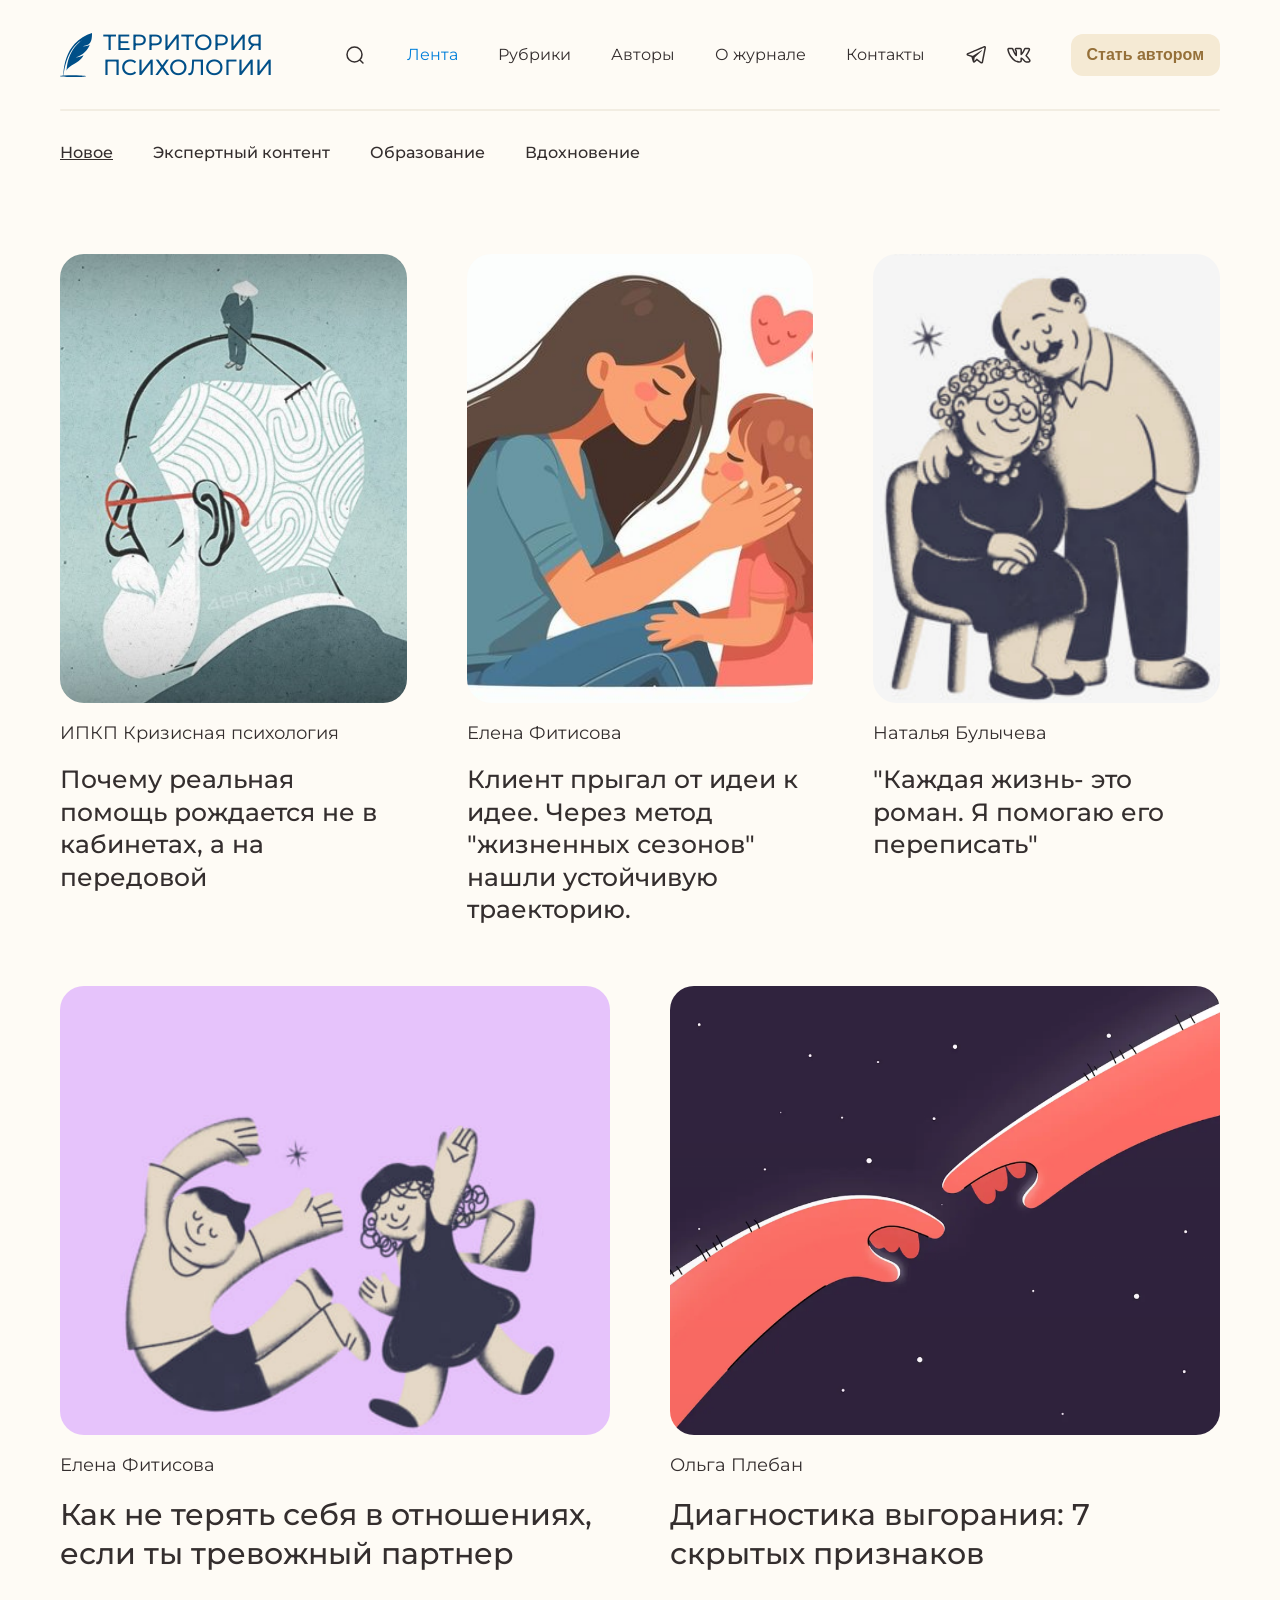
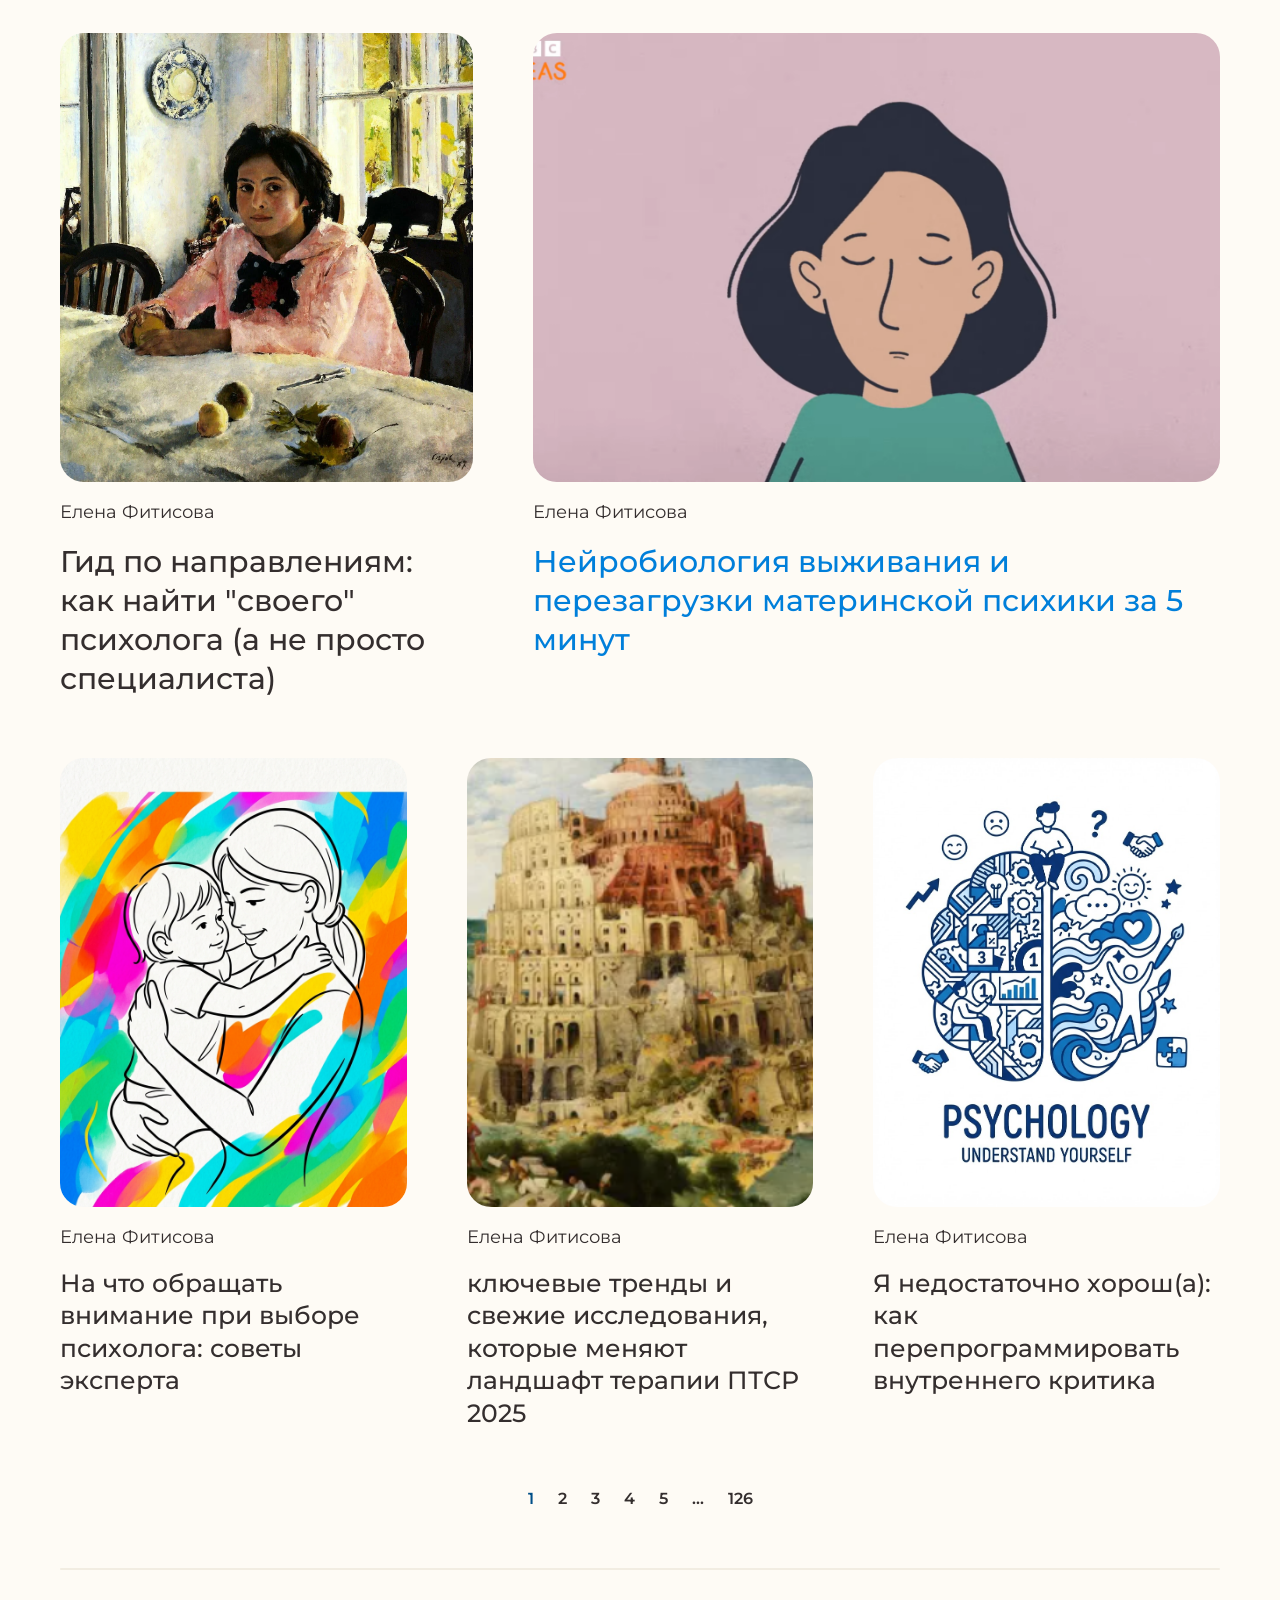
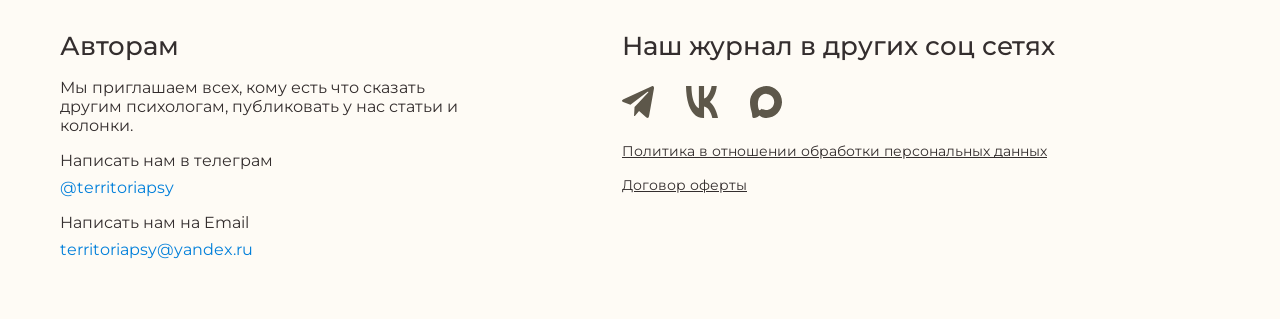
==== docs/index.html @ 6377204c "Add clickable prototype for Territoriya Psihologii (desktop + mobile) Static HTML/CSS/JS prototype b" ====
<!doctype html>
<html lang="ru">
<head>
<meta charset="UTF-8">
<meta name="viewport" content="width=device-width, initial-scale=1">
<title>Территория психологии — Лента</title>
<link rel="preconnect" href="https://fonts.googleapis.com">
<link rel="preconnect" href="https://fonts.gstatic.com" crossorigin>
<link href="https://fonts.googleapis.com/css2?family=Montserrat:wght@400;500;600;700&display=swap" rel="stylesheet">
<link rel="stylesheet" href="styles.css">
</head>
<body>

<header class="site-header">
  <div class="container">
    <div class="header-row">
      <a href="index.html" class="logo">
        <img src="assets/logo-mark.svg" alt="Территория психологии">
        <div class="logo-text">ТЕРРИТОРИЯ<br>ПСИХОЛОГИИ</div>
      </a>
      <div class="header-menu">
        <div class="header-menu-items">
          <button class="icon-btn" aria-label="Поиск"><img src="assets/icon-search.svg" alt=""></button>
          <a href="index.html" class="active">Лента</a>
          <a href="#">Рубрики</a>
          <a href="#">Авторы</a>
          <a href="#">О журнале</a>
          <a href="#">Контакты</a>
          <div class="social-icons">
            <a href="#"><img src="assets/icon-telegram.svg" alt="Telegram"></a>
            <a href="#"><img src="assets/icon-vk.svg" alt="VK"></a>
          </div>
        </div>
        <button class="author-cta">Стать автором</button>
      </div>
      <button class="hamburger-btn" onclick="toggleMobileMenu(true)" aria-label="Меню">
        <img src="assets/icon-menu.svg" alt="">
      </button>
    </div>
    <div class="container" style="padding:0;">
      <div class="divider"></div>
    </div>
    <div class="secondary-menu container" style="padding-left:0;padding-right:0;">
      <a href="#" class="active">Новое</a>
      <a href="#">Экспертный контент</a>
      <a href="#">Образование</a>
      <a href="#">Вдохновение</a>
    </div>
  </div>
</header>

<main class="container">
  <div class="articles">

    <div class="row row-featured">
      <a href="article.html" class="card">
        <div class="card-image"><img src="assets/card-1.png" alt=""></div>
        <div class="card-author">ИПКП Кризисная психология</div>
        <div class="card-title">Почему реальная помощь рождается не в кабинетах, а на передовой</div>
      </a>
      <a href="article.html" class="card">
        <div class="card-image"><img src="assets/card-2.png" alt=""></div>
        <div class="card-author">Елена Фитисова</div>
        <div class="card-title">Клиент прыгал от идеи к идее. Через метод "жизненных сезонов" нашли устойчивую траекторию.</div>
      </a>
      <a href="article.html" class="card">
        <div class="card-image" style="background:#f5f5f5;"><img src="assets/card-3.png" alt=""></div>
        <div class="card-author">Наталья Булычева</div>
        <div class="card-title">"Каждая жизнь- это роман. Я помогаю его переписать"</div>
      </a>
    </div>

    <div class="row row-main">
      <a href="article.html" class="card">
        <div class="card-image"><img src="assets/card-4.png" alt=""></div>
        <div class="card-author">Елена Фитисова</div>
        <div class="card-title">Как не терять себя в отношениях, если ты тревожный партнер</div>
      </a>
      <a href="article.html" class="card">
        <div class="card-image"><img src="assets/card-5.png" alt=""></div>
        <div class="card-author">Ольга Плебан</div>
        <div class="card-title">Диагностика выгорания: 7 скрытых признаков</div>
      </a>
    </div>

    <div class="row row-main">
      <a href="article.html" class="card card-narrow">
        <div class="card-image"><img src="assets/card-6.png" alt=""></div>
        <div class="card-author">Елена Фитисова</div>
        <div class="card-title">Гид по направлениям: как найти "своего" психолога (а не просто специалиста)</div>
      </a>
      <a href="article.html" class="card card-wide card-link">
        <div class="card-image"><img src="assets/card-7.png" alt=""></div>
        <div class="card-author">Елена Фитисова</div>
        <div class="card-title">Нейробиология выживания и перезагрузки материнской психики за 5 минут</div>
      </a>
    </div>

    <div class="row">
      <a href="article.html" class="card">
        <div class="card-image"><img src="assets/card-bg-a.png" alt=""></div>
        <div class="card-author">Елена Фитисова</div>
        <div class="card-title">На что обращать внимание при выборе психолога: советы эксперта</div>
      </a>
      <a href="article.html" class="card">
        <div class="card-image"><img src="assets/card-8.png" alt=""></div>
        <div class="card-author">Елена Фитисова</div>
        <div class="card-title">ключевые тренды и свежие исследования, которые меняют ландшафт терапии ПТСР 2025</div>
      </a>
      <a href="article.html" class="card">
        <div class="card-image"><img src="assets/card-bg-b.png" alt=""></div>
        <div class="card-author">Елена Фитисова</div>
        <div class="card-title">Я недостаточно хорош(а): как перепрограммировать внутреннего критика</div>
      </a>
    </div>

  </div>

  <nav class="pagination">
    <a href="#" class="active">1</a>
    <a href="#">2</a>
    <a href="#">3</a>
    <a href="#">4</a>
    <a href="#">5</a>
    <span>...</span>
    <a href="#">126</a>
  </nav>

  <div class="divider" style="margin: 40px 0 0;"></div>

  <footer class="site-footer">
    <div class="footer-contact">
      <p class="footer-heading">Авторам</p>
      <p class="desc">Мы приглашаем всех, кому есть что сказать другим психологам, публиковать у нас статьи и колонки.</p>
      <div class="footer-action">
        <span>Написать нам в телеграм</span>
        <span class="handle">@territoriapsy</span>
      </div>
      <div class="footer-action">
        <span>Написать нам на Email</span>
        <span class="handle">territoriapsy@yandex.ru</span>
      </div>
    </div>
    <div class="footer-social">
      <p class="footer-heading">Наш журнал в других соц сетях</p>
      <div class="footer-social-icons">
        <img src="assets/footer-social-1.svg" alt="">
        <img src="assets/footer-social-2.svg" alt="">
        <img src="assets/footer-social-3.svg" alt="">
      </div>
      <div class="footer-policies">
        <a href="#">Политика в отношении обработки персональных данных</a>
        <a href="#">Договор оферты</a>
      </div>
    </div>
  </footer>
</main>

<div class="mobile-menu-overlay" id="mobileMenu">
  <div class="container">
    <div class="header-row">
      <a href="index.html" class="logo">
        <img src="assets/logo-mark.svg" alt="Территория психологии">
        <div class="logo-text">ТЕРРИТОРИЯ<br>ПСИХОЛОГИИ</div>
      </a>
      <button class="mobile-menu-close" onclick="toggleMobileMenu(false)" aria-label="Закрыть">
        <img src="assets/icon-close.svg" alt="">
      </button>
    </div>
    <nav class="mobile-menu-links">
      <a href="index.html" class="active">Лента</a>
      <a href="#">Рубрики</a>
      <a href="#">Авторы</a>
      <a href="#">О журнале</a>
      <a href="#">Контакты</a>
      <div class="mobile-menu-social">
        <img src="assets/footer-social-1.svg" alt="">
        <img src="assets/footer-social-2.svg" alt="">
        <img src="assets/footer-social-3.svg" alt="">
      </div>
    </nav>
    <button class="author-cta mobile-menu-cta">Стать автором</button>
  </div>
</div>

<script src="script.js"></script>
</body>
</html>
---- docs/styles.css ----
:root {
  --bg: #fefbf5;
  --text: #342e2e;
  --blue: #007fda;
  --blue-dark: #004f88;
  --divider: #f2ede2;
  --tan-bg: #f5ead4;
  --tan-text: #957039;
  --tan-bg-2: #eddcbb;
  --tan-text-2: #885200;
  --placeholder: #a19999;
}

* {
  box-sizing: border-box;
}

html, body {
  margin: 0;
  padding: 0;
}

body {
  background: var(--bg);
  color: var(--text);
  font-family: "Montserrat", "Segoe UI", Arial, sans-serif;
  -webkit-font-smoothing: antialiased;
}

a {
  color: inherit;
  text-decoration: none;
}

img {
  display: block;
}

.container {
  width: 1320px;
  max-width: 100%;
  margin: 0 auto;
  padding: 0 60px;
}

/* Header */

.site-header {
  background: var(--bg);
}

.header-row {
  display: flex;
  align-items: center;
  justify-content: space-between;
  padding: 30px 0;
}

.logo {
  display: flex;
  align-items: center;
  gap: 11px;
}

.logo img {
  width: 32px;
  height: 44px;
}

.logo-text {
  font-size: 21.5px;
  font-weight: 500;
  line-height: 1.15;
  color: var(--blue-dark);
}

.header-menu {
  display: flex;
  align-items: center;
  gap: 40px;
}

.header-menu-items {
  display: flex;
  align-items: center;
  gap: 40px;
}

.header-menu-items .icon-btn {
  display: flex;
  align-items: center;
  justify-content: center;
  border: none;
  background: none;
  padding: 0;
  cursor: pointer;
}

.header-menu-items img {
  width: 24px;
  height: 24px;
}

.header-menu-items a {
  font-size: 16px;
  white-space: nowrap;
}

.header-menu-items a.active {
  color: var(--blue);
}

.header-menu-items a:not(.active) {
  color: var(--text);
}

.article-page .header-menu-items a.active {
  color: var(--blue-dark);
}

.social-icons {
  display: flex;
  align-items: center;
  gap: 18px;
}

.social-icons img {
  width: 24px;
  height: 24px;
}

.author-cta {
  background: var(--tan-bg);
  color: var(--tan-text);
  font-weight: 600;
  font-size: 16px;
  padding: 12px 16px;
  border-radius: 12px;
  border: none;
  cursor: pointer;
  white-space: nowrap;
}

.article-page .author-cta {
  background: var(--tan-bg-2);
  color: var(--tan-text-2);
}

.hamburger-btn {
  display: none;
  align-items: center;
  justify-content: center;
  width: 32px;
  height: 32px;
  border: none;
  background: none;
  padding: 0;
  cursor: pointer;
  flex-shrink: 0;
}

.hamburger-btn img {
  width: 32px;
  height: 32px;
}

/* Mobile menu overlay (shared markup on every page) */

.mobile-menu-overlay {
  display: none;
  position: fixed;
  inset: 0;
  background: var(--bg);
  z-index: 1000;
  overflow-y: auto;
}

.mobile-menu-overlay.open {
  display: block;
}

.mobile-menu-close {
  width: 32px;
  height: 32px;
  border: none;
  background: none;
  padding: 0;
  cursor: pointer;
}

.mobile-menu-close img {
  width: 32px;
  height: 32px;
}

.mobile-menu-links {
  display: flex;
  flex-direction: column;
  align-items: flex-end;
  gap: 32px;
  padding: 48px 20px 0;
}

.mobile-menu-links a {
  font-size: 26px;
  font-weight: 500;
  line-height: 1.6;
  color: var(--text);
}

.mobile-menu-links a.active {
  color: var(--blue-dark);
}

.mobile-menu-social {
  display: flex;
  gap: 24px;
  justify-content: flex-end;
  width: 100%;
}

.mobile-menu-social img {
  width: 32px;
  height: 32px;
}

.mobile-menu-cta {
  position: fixed;
  left: 20px;
  right: 20px;
  bottom: 32px;
  width: auto;
  text-align: center;
  background: var(--tan-bg-2);
  color: var(--tan-text-2);
}

.divider {
  height: 2px;
  background: var(--divider);
  border-radius: 5px;
  width: 100%;
}

.secondary-menu {
  display: flex;
  gap: 40px;
  padding: 32px 0;
  font-weight: 500;
  font-size: 16px;
}

.secondary-menu a.active {
  text-decoration: underline;
}

/* Back link on article page */

.back-link {
  display: inline-flex;
  align-items: center;
  gap: 12px;
  padding: 24px 0 0;
  font-size: 16px;
  cursor: pointer;
}

.back-link img {
  width: 24px;
  height: 24px;
}

/* Articles grid */

.articles {
  display: flex;
  flex-direction: column;
  gap: 60px;
  padding: 60px 0;
}

.row {
  display: flex;
  gap: 60px;
  align-items: flex-start;
}

.card {
  display: flex;
  flex-direction: column;
  gap: 19px;
  flex: 1;
  min-width: 0;
  cursor: pointer;
}

.card:hover .card-title {
  opacity: 0.85;
}

.card.card-narrow {
  flex: 0 0 413px;
}

.card.card-wide {
  flex: 1;
}

.card-image {
  width: 100%;
  height: 449px;
  border-radius: 24px;
  overflow: hidden;
  background: var(--placeholder);
}

.card-image img {
  width: 100%;
  height: 100%;
  object-fit: cover;
}

.card-author {
  font-size: 18px;
  font-weight: 400;
}

.card-title {
  font-size: 25px;
  font-weight: 500;
  line-height: 1.3;
  transition: opacity 0.15s ease;
}

.row-main .card-title {
  font-size: 30px;
  font-weight: 500;
}

.card-link .card-title {
  color: var(--blue);
}

/* Pagination */

.pagination {
  display: flex;
  justify-content: center;
  gap: 24px;
  font-weight: 600;
  font-size: 16px;
  padding-bottom: 20px;
}

.pagination .active {
  color: var(--blue-dark);
}

/* Footer */

.site-footer {
  padding: 60px 0;
  display: flex;
  gap: 162px;
}

.footer-contact,
.footer-social {
  display: flex;
  flex-direction: column;
  gap: 16px;
}

.footer-contact {
  width: 400px;
}

.footer-social {
  width: 498px;
  gap: 24px;
}

.footer-heading {
  font-size: 26px;
  font-weight: 500;
  margin: 0;
}

.footer-contact p.desc {
  font-size: 16px;
  margin: 0;
}

.footer-action {
  display: flex;
  flex-direction: column;
  gap: 8px;
  font-size: 16px;
}

.footer-action .handle {
  color: var(--blue);
}

.footer-social-icons {
  display: flex;
  gap: 32px;
}

.footer-social-icons img {
  width: 32px;
  height: 32px;
}

.footer-policies {
  display: flex;
  flex-direction: column;
  gap: 16px;
  font-size: 14px;
}

.footer-policies a {
  text-decoration: underline;
}

/* Article page */

.article-header {
  display: flex;
  flex-direction: column;
  gap: 16px;
  padding-top: 40px;
}

.article-meta {
  display: flex;
  gap: 16px;
  align-items: center;
  font-size: 20px;
}

.article-views {
  display: flex;
  align-items: center;
  gap: 8px;
}

.article-views img {
  width: 24px;
  height: 24px;
}

.article-title {
  font-size: 50px;
  font-weight: 500;
  line-height: 1.1;
  margin: 0;
}

.article-content {
  display: flex;
  gap: 60px;
  padding: 52px 0 0;
  align-items: flex-start;
}

.article-text {
  flex: 1;
  min-width: 0;
  display: flex;
  flex-direction: column;
  gap: 24px;
}

.article-text h2 {
  font-size: 26px;
  font-weight: 600;
  margin: 0;
}

.article-text p {
  font-size: 20px;
  line-height: 1.6;
  margin: 0;
}

.author-info {
  display: flex;
  gap: 20px;
  align-items: center;
  flex: 0 0 490px;
}

.author-image {
  width: 185px;
  height: 185px;
  border-radius: 24px;
  overflow: hidden;
  background: #fff;
}

.author-image img {
  width: 100%;
  height: 100%;
  object-fit: cover;
}

.author-details {
  display: flex;
  flex-direction: column;
  gap: 16px;
  width: 285px;
}

.author-name {
  font-size: 26px;
  font-weight: 600;
  text-decoration: underline;
  margin: 0;
  line-height: 1.3;
}

.author-role {
  font-size: 20px;
  margin: 0;
}

.hero-image {
  width: 100%;
  height: 683px;
  border-radius: 36px;
  overflow: hidden;
  margin-top: 60px;
}

.hero-image img {
  width: 100%;
  height: 100%;
  object-fit: cover;
}

.article-section {
  width: 780px;
  max-width: 100%;
  margin: 60px auto 0;
  display: flex;
  flex-direction: column;
  gap: 32px;
}

.article-section h3 {
  font-size: 30px;
  font-weight: 600;
  margin: 0;
}

.article-section-details {
  display: flex;
  flex-direction: column;
  gap: 16px;
  font-size: 18px;
}

.article-section-details p {
  margin: 0;
  line-height: 1.6;
}

.article-section-details ul {
  margin: 0;
  padding-left: 27px;
  display: flex;
  flex-direction: column;
  gap: 16px;
}

.article-section-details li {
  line-height: 1.6;
}

.article-footer-spacer {
  height: 60px;
}

/* ==========================================================
   Mobile (<=767px) — matches Figma "mobile" frame (428px)
   ========================================================== */

@media (max-width: 767px) {
  .container {
    padding: 0 20px;
  }

  .header-row {
    padding: 20px 0;
  }

  .logo img {
    width: 23px;
    height: 33px;
  }

  .logo-text {
    font-size: 15px;
  }

  .header-menu {
    display: none;
  }

  .hamburger-btn {
    display: flex;
  }

  .secondary-menu {
    gap: 24px;
    padding: 16px 20px;
    margin: 0 -20px;
    width: auto;
    overflow-x: auto;
    white-space: nowrap;
    -webkit-overflow-scrolling: touch;
  }

  .secondary-menu::-webkit-scrollbar {
    display: none;
  }

  /* Articles grid -> single column */

  .articles {
    gap: 32px;
    padding: 32px 0;
  }

  .row {
    flex-direction: column;
    gap: 32px;
  }

  .card {
    gap: 12px;
  }

  .card.card-narrow,
  .card.card-wide {
    flex: 1 1 auto;
  }

  .card-image {
    height: 200px;
    border-radius: 16px;
  }

  .card-author {
    font-size: 16px;
  }

  .card-title,
  .row-main .card-title {
    font-size: 18px;
    font-weight: 500;
  }

  .pagination {
    gap: 16px;
    flex-wrap: wrap;
  }

  /* Footer */

  .site-footer {
    flex-direction: column;
    gap: 40px;
    padding: 40px 0;
  }

  .footer-contact,
  .footer-social {
    width: 100%;
  }

  .footer-social {
    gap: 40px;
  }

  .footer-heading {
    font-size: 18px;
  }

  /* Article page */

  .back-link {
    padding: 16px 0 0;
  }

  .article-header {
    padding-top: 24px;
    gap: 16px;
  }

  .article-meta {
    font-size: 16px;
  }

  .article-views img {
    width: 16px;
    height: 16px;
  }

  .article-title {
    font-size: 26px;
  }

  .article-content {
    flex-direction: column;
    gap: 24px;
    padding-top: 24px;
  }

  .author-info {
    flex: none;
    width: 100%;
  }

  .author-image {
    width: 121px;
    height: 121px;
    border-radius: 16px;
  }

  .author-details {
    width: auto;
    flex: 1;
    min-width: 0;
    gap: 8px;
  }

  .author-name {
    font-size: 18px;
  }

  .author-role {
    font-size: 16px;
  }

  .article-text {
    gap: 16px;
  }

  .article-text h2 {
    font-size: 18px;
  }

  .article-text p {
    font-size: 18px;
  }

  .hero-image {
    height: 200px;
    border-radius: 16px;
    margin-top: 40px;
  }

  .article-section {
    width: 100%;
    margin: 40px 0 0;
    gap: 24px;
  }

  .article-section h3 {
    font-size: 18px;
  }

  .article-section-details {
    font-size: 16px;
  }

  .article-footer-spacer {
    height: 40px;
  }
}
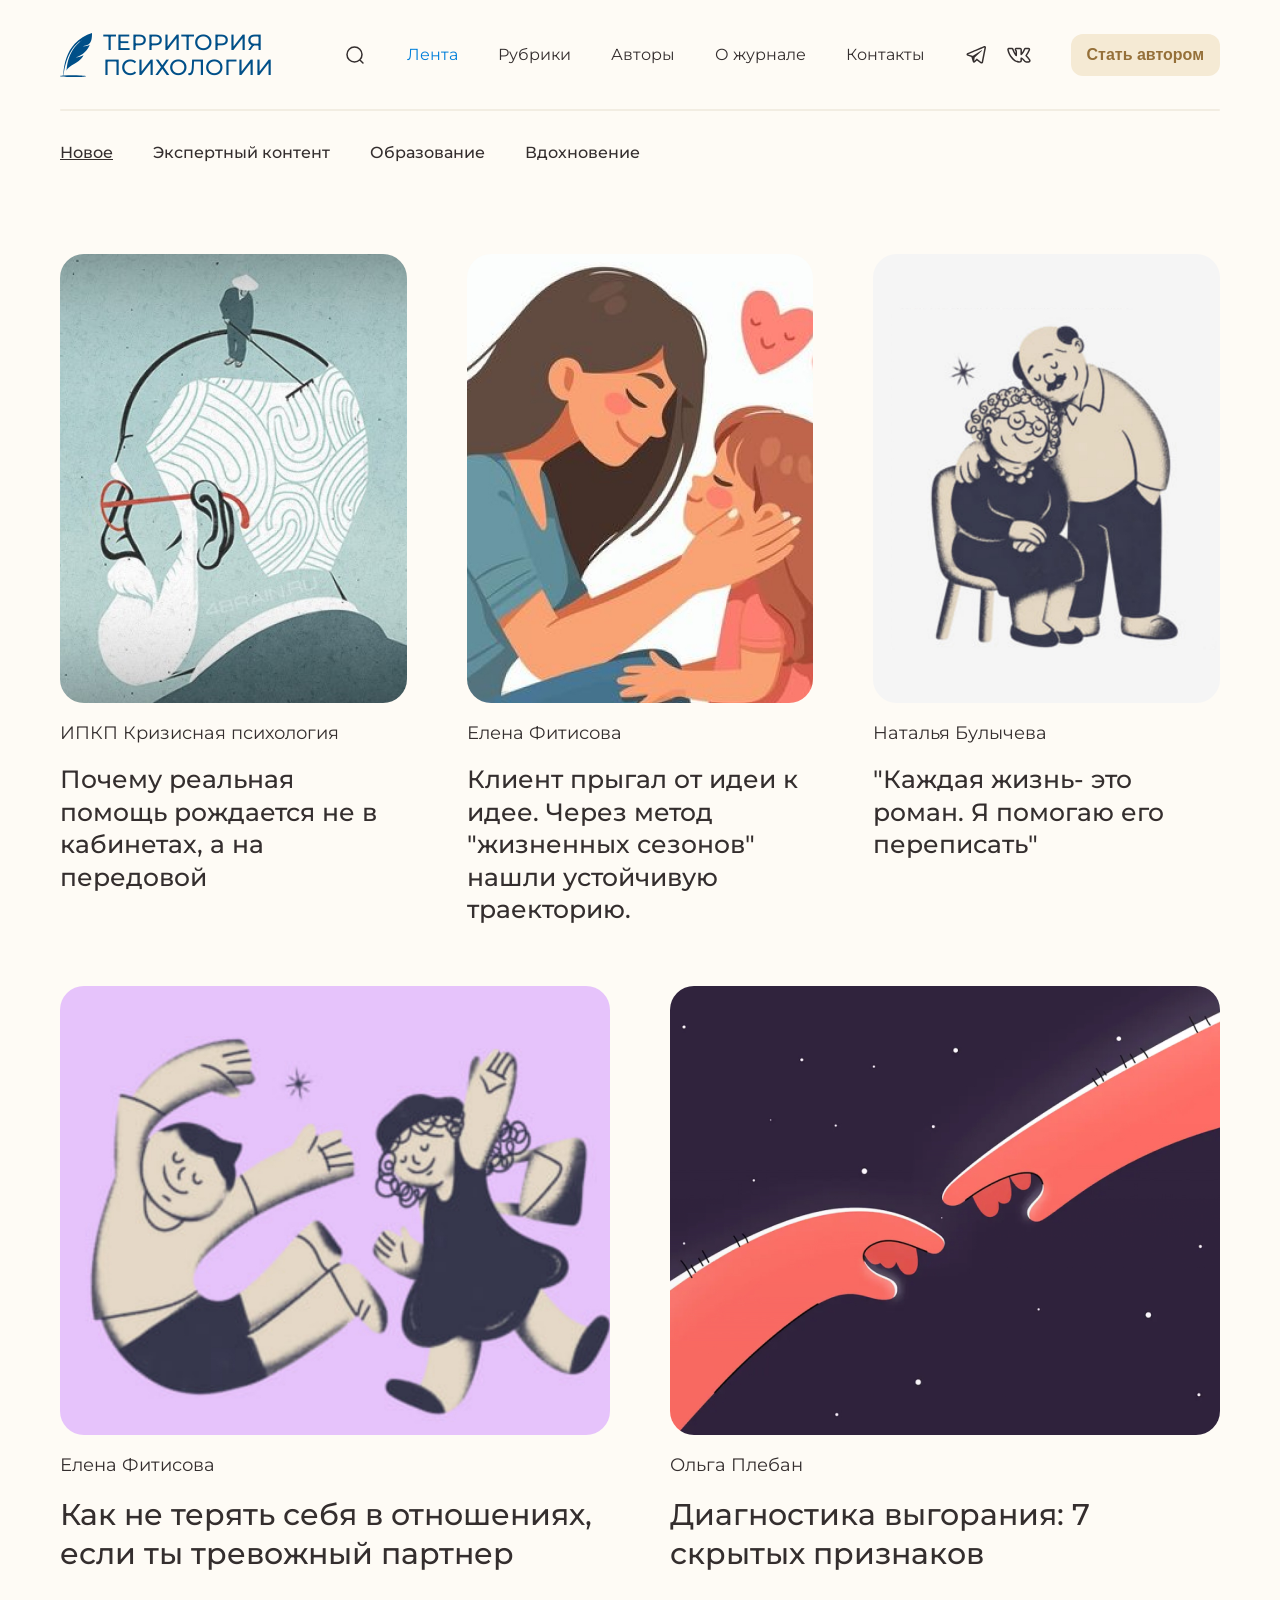
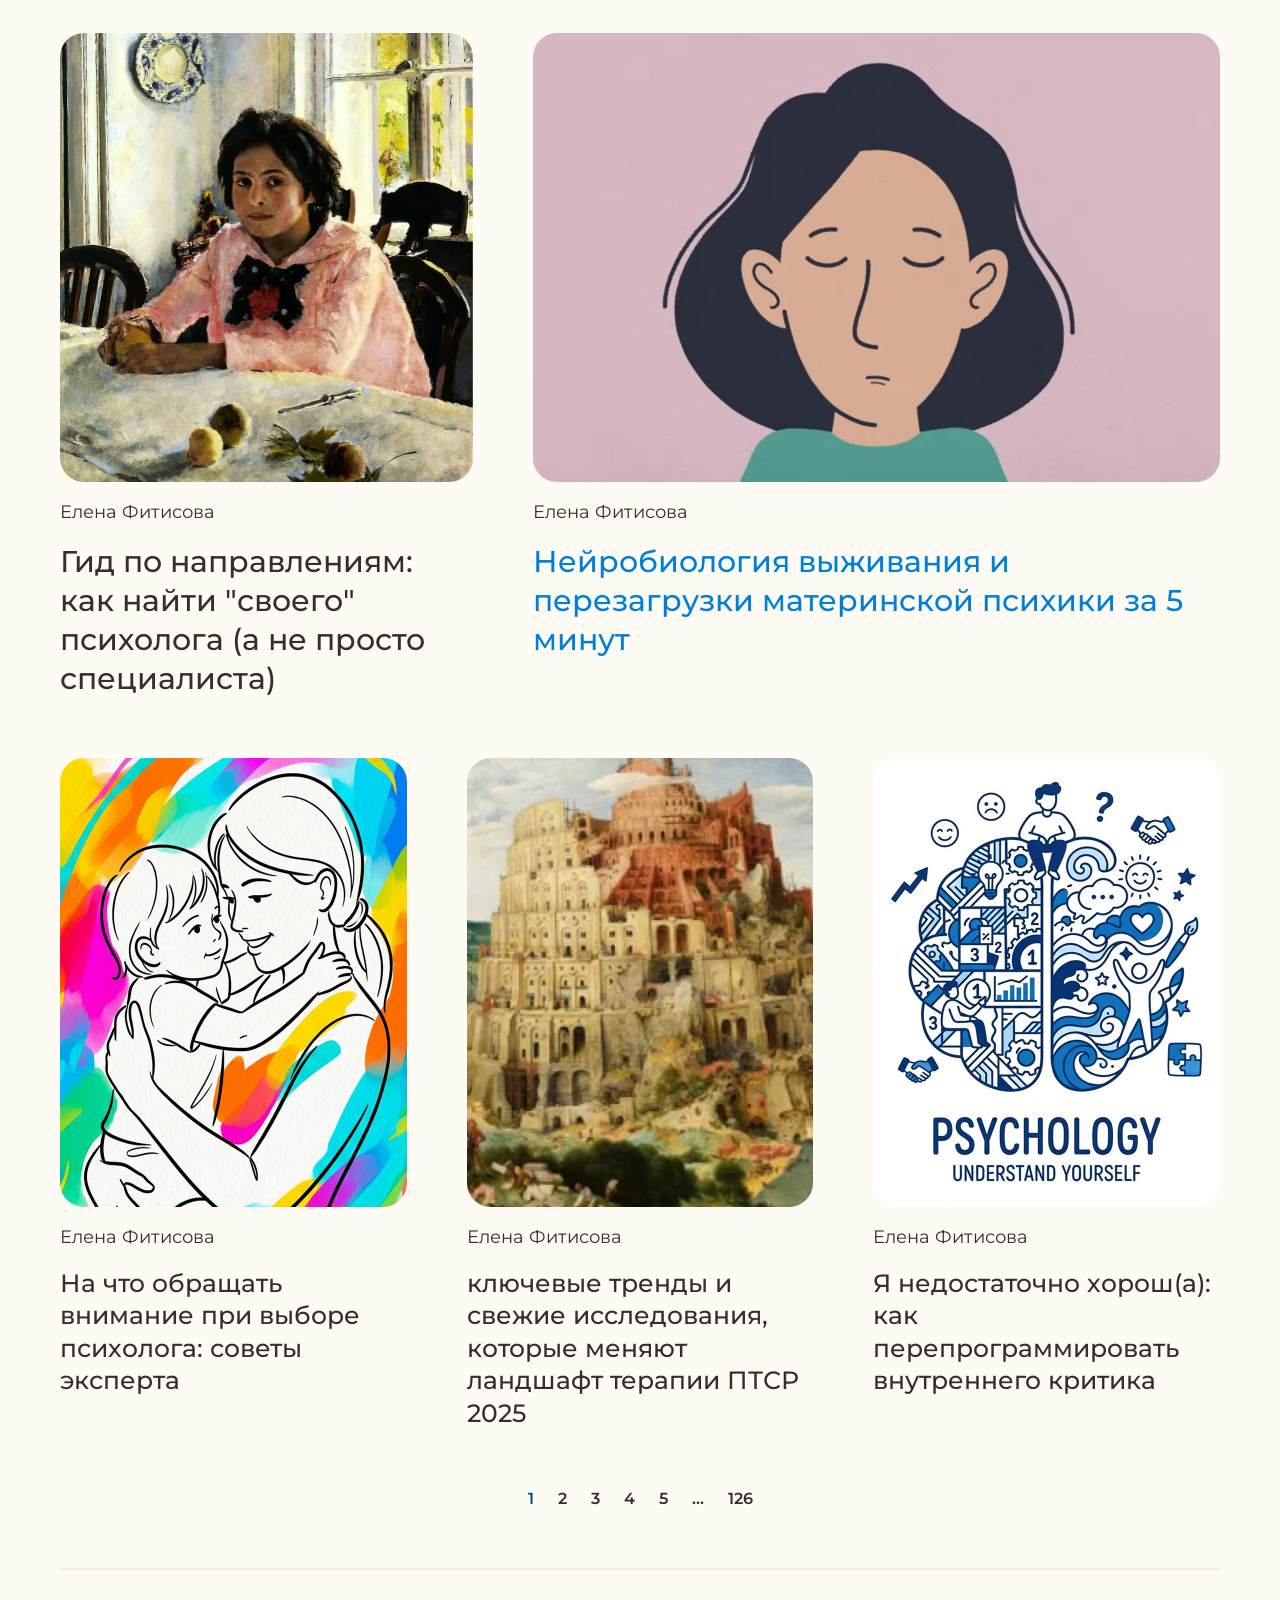
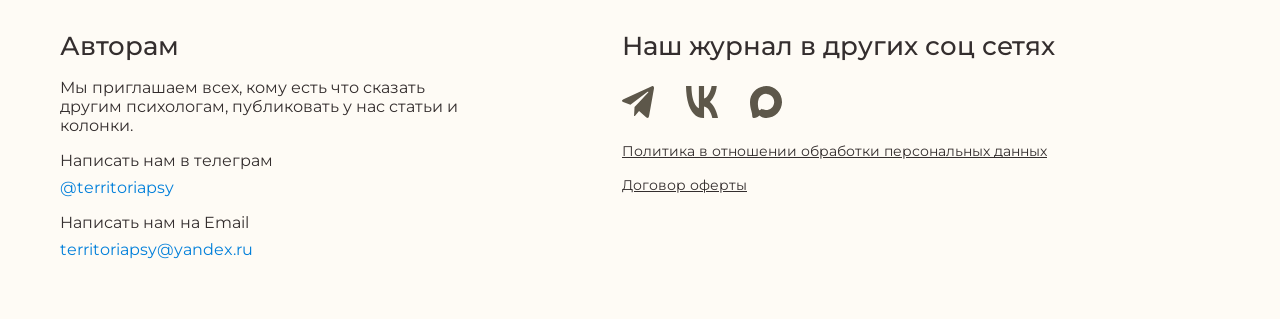
==== commit b7cee228: "Replace placeholder images with final photos/illustrations Swap Figma-export card art for the finish" ====
--- a/docs/index.html
+++ b/docs/index.html
@@ -54,17 +54,17 @@
 
     <div class="row row-featured">
       <a href="article.html" class="card">
-        <div class="card-image"><img src="assets/card-1.png" alt=""></div>
+        <div class="card-image"><img src="assets/card-1.jpg" alt=""></div>
         <div class="card-author">ИПКП Кризисная психология</div>
         <div class="card-title">Почему реальная помощь рождается не в кабинетах, а на передовой</div>
       </a>
       <a href="article.html" class="card">
-        <div class="card-image"><img src="assets/card-2.png" alt=""></div>
+        <div class="card-image"><img src="assets/card-2.jpg" alt=""></div>
         <div class="card-author">Елена Фитисова</div>
         <div class="card-title">Клиент прыгал от идеи к идее. Через метод "жизненных сезонов" нашли устойчивую траекторию.</div>
       </a>
       <a href="article.html" class="card">
-        <div class="card-image" style="background:#f5f5f5;"><img src="assets/card-3.png" alt=""></div>
+        <div class="card-image"><img src="assets/card-3.jpg" alt=""></div>
         <div class="card-author">Наталья Булычева</div>
         <div class="card-title">"Каждая жизнь- это роман. Я помогаю его переписать"</div>
       </a>
@@ -72,12 +72,12 @@
 
     <div class="row row-main">
       <a href="article.html" class="card">
-        <div class="card-image"><img src="assets/card-4.png" alt=""></div>
+        <div class="card-image"><img src="assets/card-4.jpg" alt=""></div>
         <div class="card-author">Елена Фитисова</div>
         <div class="card-title">Как не терять себя в отношениях, если ты тревожный партнер</div>
       </a>
       <a href="article.html" class="card">
-        <div class="card-image"><img src="assets/card-5.png" alt=""></div>
+        <div class="card-image"><img src="assets/card-5.jpg" alt=""></div>
         <div class="card-author">Ольга Плебан</div>
         <div class="card-title">Диагностика выгорания: 7 скрытых признаков</div>
       </a>
@@ -85,12 +85,12 @@
 
     <div class="row row-main">
       <a href="article.html" class="card card-narrow">
-        <div class="card-image"><img src="assets/card-6.png" alt=""></div>
+        <div class="card-image"><img src="assets/card-6.jpg" alt=""></div>
         <div class="card-author">Елена Фитисова</div>
         <div class="card-title">Гид по направлениям: как найти "своего" психолога (а не просто специалиста)</div>
       </a>
       <a href="article.html" class="card card-wide card-link">
-        <div class="card-image"><img src="assets/card-7.png" alt=""></div>
+        <div class="card-image"><img src="assets/card-7.jpg" alt=""></div>
         <div class="card-author">Елена Фитисова</div>
         <div class="card-title">Нейробиология выживания и перезагрузки материнской психики за 5 минут</div>
       </a>
@@ -98,17 +98,17 @@
 
     <div class="row">
       <a href="article.html" class="card">
-        <div class="card-image"><img src="assets/card-bg-a.png" alt=""></div>
+        <div class="card-image"><img src="assets/card-8.jpg" alt=""></div>
         <div class="card-author">Елена Фитисова</div>
         <div class="card-title">На что обращать внимание при выборе психолога: советы эксперта</div>
       </a>
       <a href="article.html" class="card">
-        <div class="card-image"><img src="assets/card-8.png" alt=""></div>
+        <div class="card-image"><img src="assets/card-9.jpg" alt=""></div>
         <div class="card-author">Елена Фитисова</div>
         <div class="card-title">ключевые тренды и свежие исследования, которые меняют ландшафт терапии ПТСР 2025</div>
       </a>
       <a href="article.html" class="card">
-        <div class="card-image"><img src="assets/card-bg-b.png" alt=""></div>
+        <div class="card-image"><img src="assets/card-10.jpg" alt=""></div>
         <div class="card-author">Елена Фитисова</div>
         <div class="card-title">Я недостаточно хорош(а): как перепрограммировать внутреннего критика</div>
       </a>
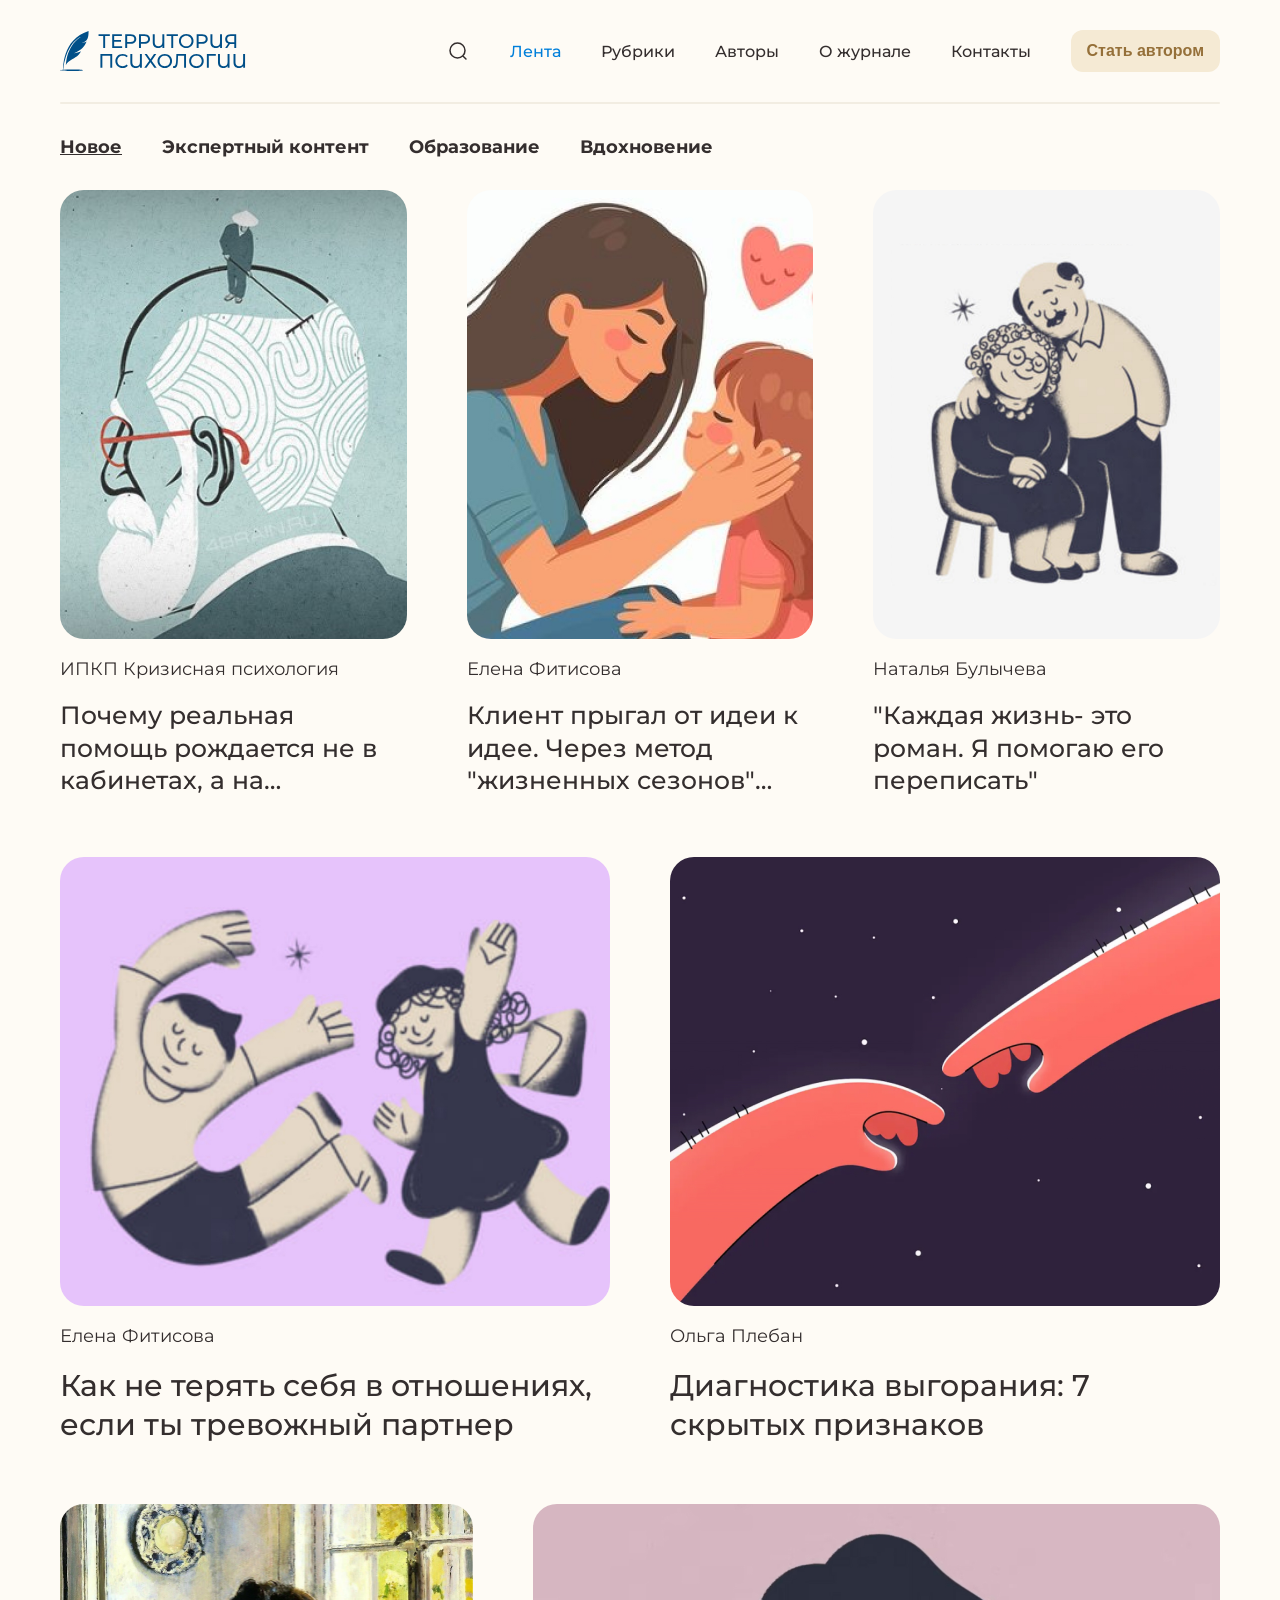
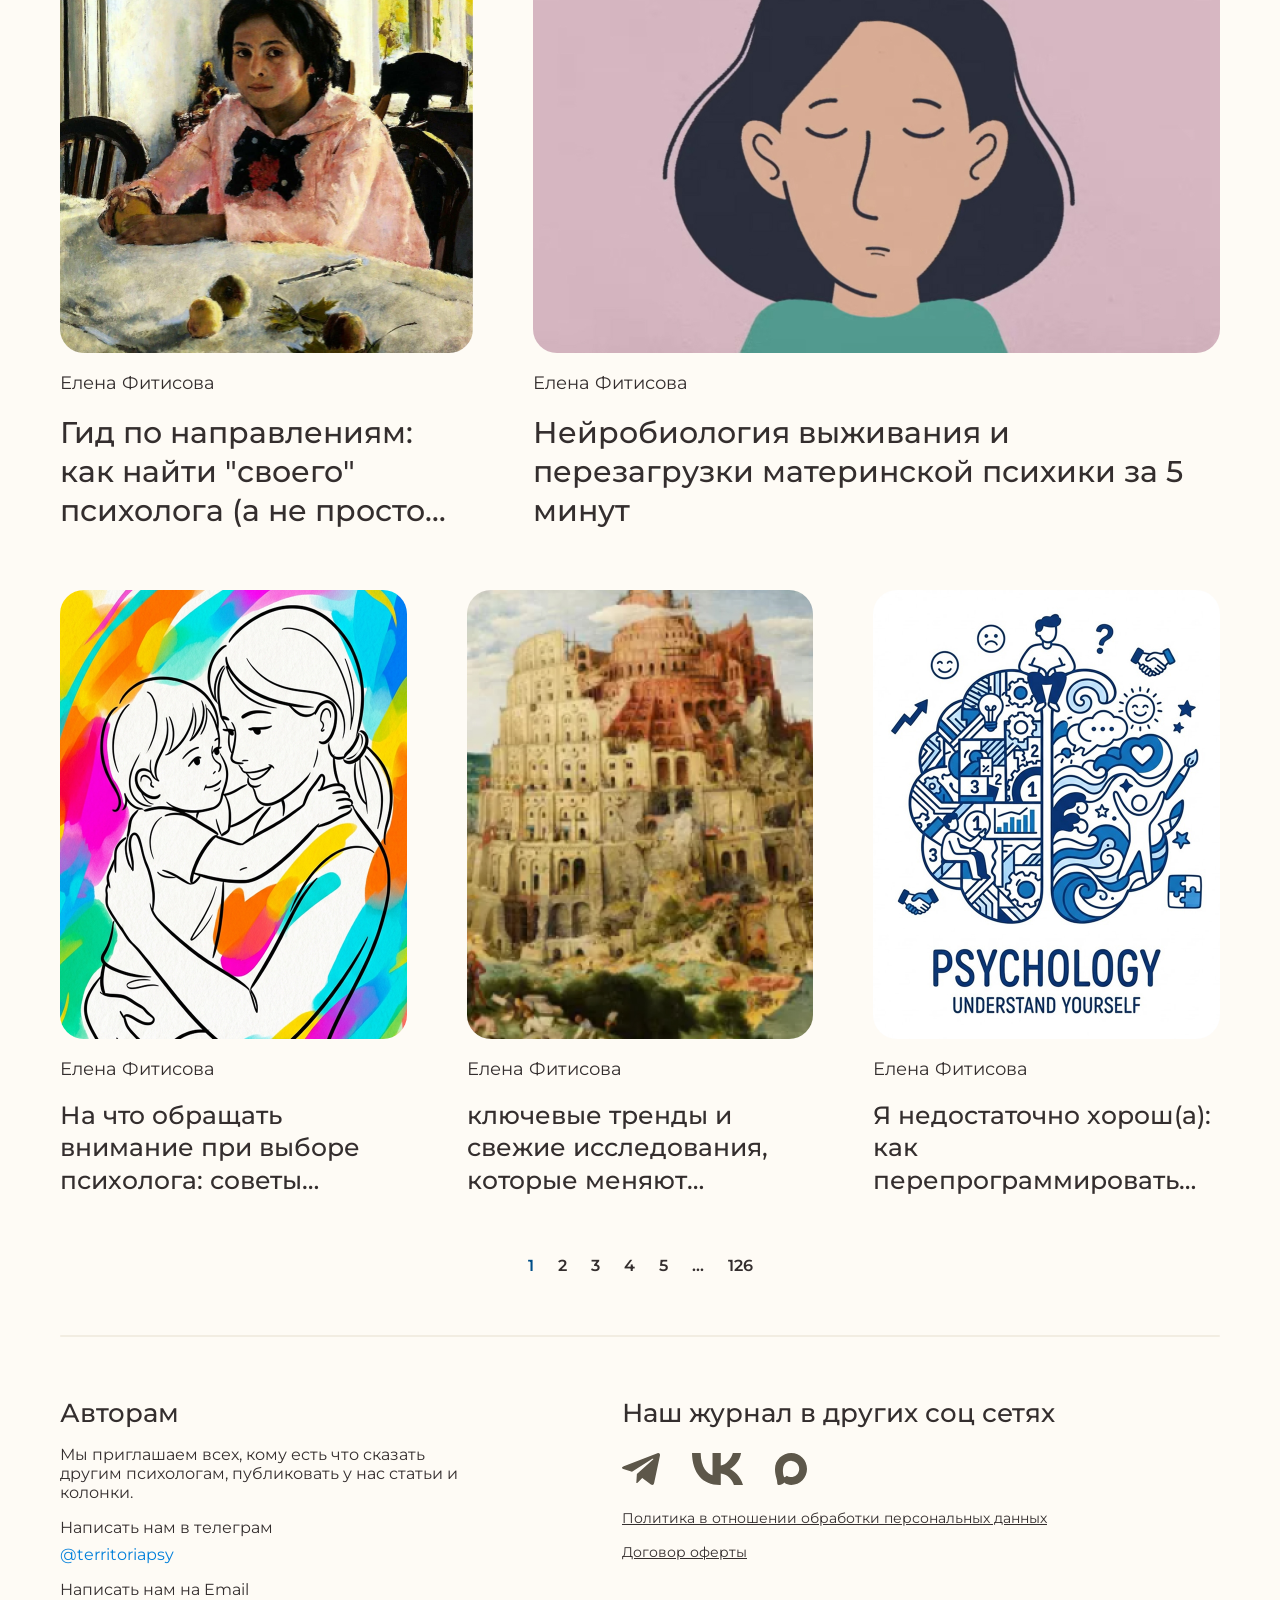
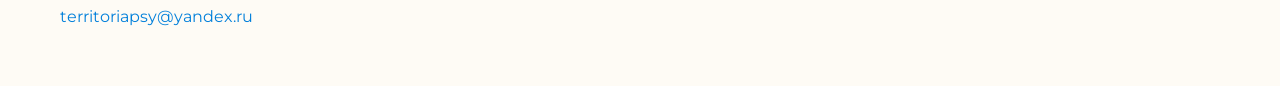
==== commit fa4d9dd8: "Update header logo, fix distorted footer social icons, header nav weight Swap in the finished combin" ====
--- a/docs/index.html
+++ b/docs/index.html
@@ -15,8 +15,7 @@
   <div class="container">
     <div class="header-row">
       <a href="index.html" class="logo">
-        <img src="assets/logo-mark.svg" alt="Территория психологии">
-        <div class="logo-text">ТЕРРИТОРИЯ<br>ПСИХОЛОГИИ</div>
+        <img src="assets/Logo.svg" alt="Территория психологии">
       </a>
       <div class="header-menu">
         <div class="header-menu-items">
@@ -26,10 +25,6 @@
           <a href="#">Авторы</a>
           <a href="#">О журнале</a>
           <a href="#">Контакты</a>
-          <div class="social-icons">
-            <a href="#"><img src="assets/icon-telegram.svg" alt="Telegram"></a>
-            <a href="#"><img src="assets/icon-vk.svg" alt="VK"></a>
-          </div>
         </div>
         <button class="author-cta">Стать автором</button>
       </div>
@@ -160,8 +155,7 @@
   <div class="container">
     <div class="header-row">
       <a href="index.html" class="logo">
-        <img src="assets/logo-mark.svg" alt="Территория психологии">
-        <div class="logo-text">ТЕРРИТОРИЯ<br>ПСИХОЛОГИИ</div>
+        <img src="assets/Logo.svg" alt="Территория психологии">
       </a>
       <button class="mobile-menu-close" onclick="toggleMobileMenu(false)" aria-label="Закрыть">
         <img src="assets/icon-close.svg" alt="">
--- a/docs/styles.css
+++ b/docs/styles.css
@@ -63,15 +63,8 @@
 }
 
 .logo img {
-  width: 32px;
-  height: 44px;
-}
-
-.logo-text {
-  font-size: 21.5px;
-  font-weight: 500;
-  line-height: 1.15;
-  color: var(--blue-dark);
+  width: auto;
+  height: 40px;
 }
 
 .header-menu {
@@ -103,6 +96,7 @@
 
 .header-menu-items a {
   font-size: 16px;
+  font-weight: 500;
   white-space: nowrap;
 }
 
@@ -220,7 +214,7 @@
 }
 
 .mobile-menu-social img {
-  width: 32px;
+  width: auto;
   height: 32px;
 }
 
@@ -246,8 +240,8 @@
   display: flex;
   gap: 40px;
   padding: 32px 0;
-  font-weight: 500;
-  font-size: 16px;
+  font-weight: 700;
+  font-size: 18px;
 }
 
 .secondary-menu a.active {
@@ -276,7 +270,7 @@
   display: flex;
   flex-direction: column;
   gap: 60px;
-  padding: 60px 0;
+  padding: 0 0 60px;
 }
 
 .row {
@@ -329,7 +323,11 @@
   font-size: 25px;
   font-weight: 500;
   line-height: 1.3;
-  transition: opacity 0.15s ease;
+  transition: color 0.15s ease, opacity 0.15s ease;
+  display: -webkit-box;
+  -webkit-box-orient: vertical;
+  -webkit-line-clamp: 3;
+  overflow: hidden;
 }
 
 .row-main .card-title {
@@ -337,8 +335,9 @@
   font-weight: 500;
 }
 
-.card-link .card-title {
+.card-link:hover .card-title {
   color: var(--blue);
+  opacity: 1;
 }
 
 /* Pagination */
@@ -408,7 +407,7 @@
 }
 
 .footer-social-icons img {
-  width: 32px;
+  width: auto;
   height: 32px;
 }
 
@@ -596,12 +595,8 @@
   }
 
   .logo img {
-    width: 23px;
+    width: auto;
     height: 33px;
-  }
-
-  .logo-text {
-    font-size: 15px;
   }
 
   .header-menu {
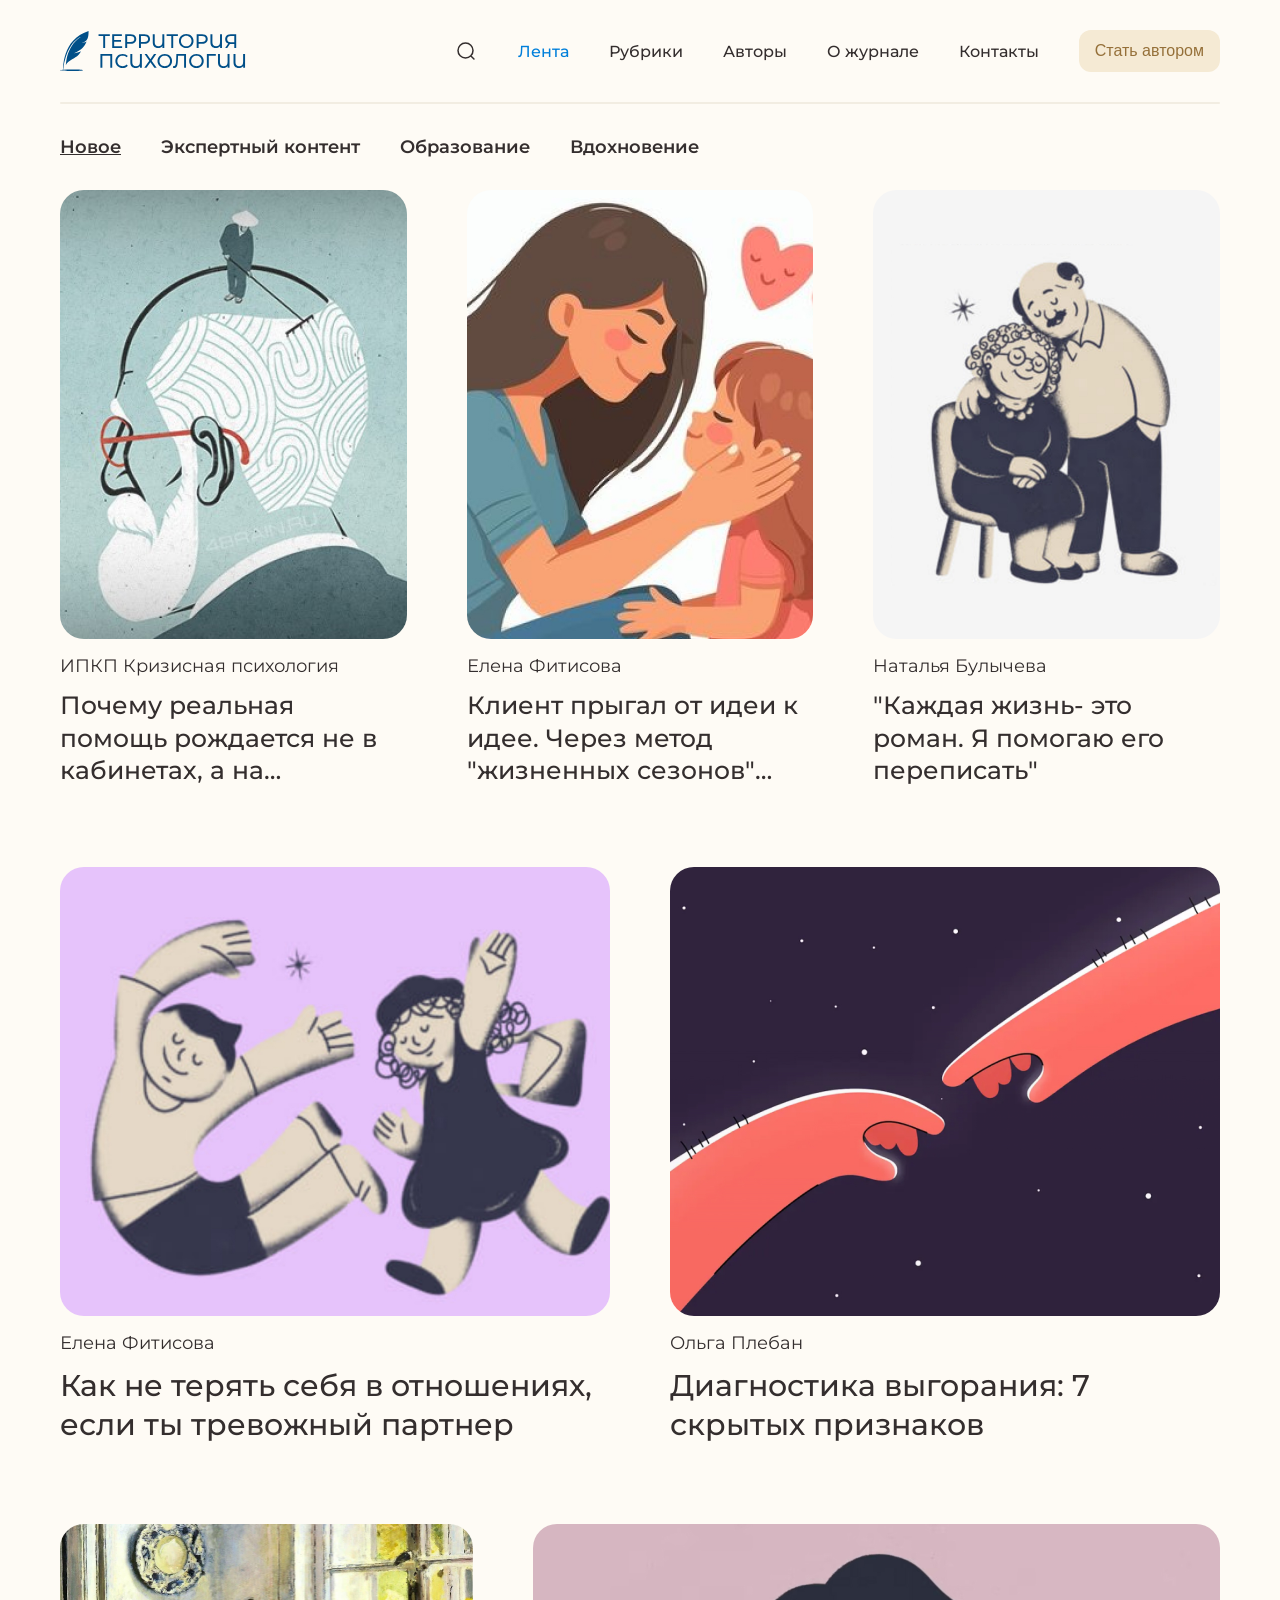
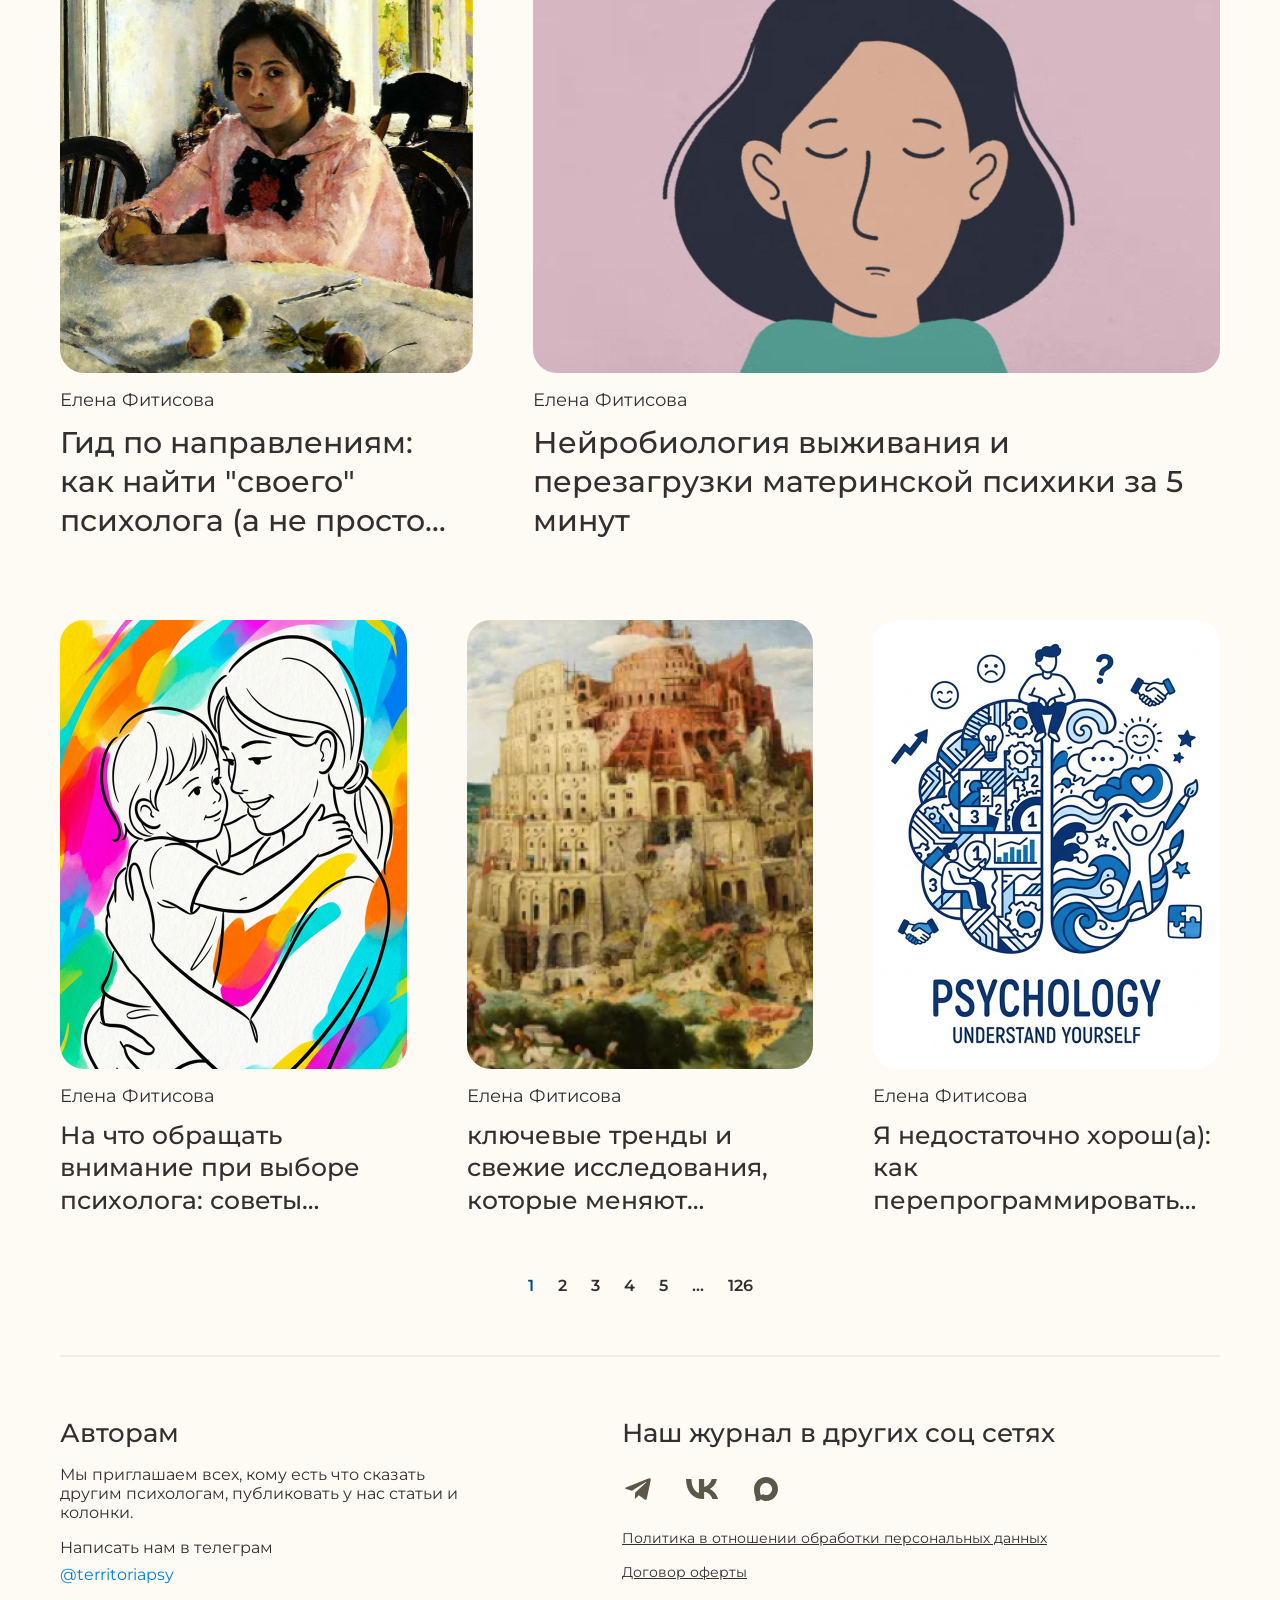
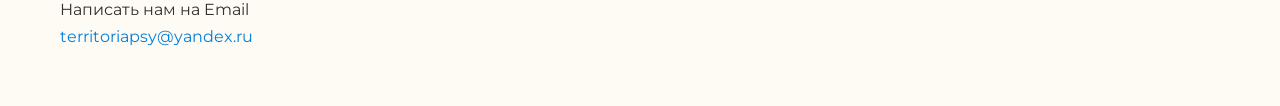
==== commit 4be84632: "Fix mobile tag indent, full-width back link, refine card/back spacing - Removed an inline style on t" ====
--- a/docs/index.html
+++ b/docs/index.html
@@ -35,7 +35,7 @@
     <div class="container" style="padding:0;">
       <div class="divider"></div>
     </div>
-    <div class="secondary-menu container" style="padding-left:0;padding-right:0;">
+    <div class="secondary-menu container">
       <a href="#" class="active">Новое</a>
       <a href="#">Экспертный контент</a>
       <a href="#">Образование</a>
--- a/docs/styles.css
+++ b/docs/styles.css
@@ -98,6 +98,7 @@
   font-size: 16px;
   font-weight: 500;
   white-space: nowrap;
+  transition: color 0.15s ease;
 }
 
 .header-menu-items a.active {
@@ -110,6 +111,14 @@
 
 .article-page .header-menu-items a.active {
   color: var(--blue-dark);
+}
+
+.header-menu-items a:hover {
+  color: var(--blue);
+}
+
+.article-page .header-menu-items a.active:hover {
+  color: var(--blue);
 }
 
 .social-icons {
@@ -126,7 +135,7 @@
 .author-cta {
   background: var(--tan-bg);
   color: var(--tan-text);
-  font-weight: 600;
+  font-weight: 500;
   font-size: 16px;
   padding: 12px 16px;
   border-radius: 12px;
@@ -192,7 +201,7 @@
   flex-direction: column;
   align-items: flex-end;
   gap: 32px;
-  padding: 48px 20px 0;
+  padding: 48px 20px 96px;
 }
 
 .mobile-menu-links a {
@@ -220,10 +229,12 @@
 
 .mobile-menu-cta {
   position: fixed;
-  left: 20px;
-  right: 20px;
-  bottom: 32px;
-  width: auto;
+  left: 0;
+  right: 0;
+  bottom: 0;
+  width: 100%;
+  padding: 20px;
+  border-radius: 0;
   text-align: center;
   background: var(--tan-bg-2);
   color: var(--tan-text-2);
@@ -239,9 +250,12 @@
 .secondary-menu {
   display: flex;
   gap: 40px;
+  font-weight: 600;
+  font-size: 18px;
+}
+
+.secondary-menu.container {
   padding: 32px 0;
-  font-weight: 700;
-  font-size: 18px;
 }
 
 .secondary-menu a.active {
@@ -251,17 +265,31 @@
 /* Back link on article page */
 
 .back-link {
-  display: inline-flex;
+  position: sticky;
+  top: 16px;
+  z-index: 20;
+  display: flex;
+  width: 100%;
   align-items: center;
   gap: 12px;
-  padding: 24px 0 0;
+  margin: 24px 0 0;
+  padding: 0;
+  border-radius: 12px;
+  background: var(--bg);
   font-size: 16px;
+  color: var(--text);
   cursor: pointer;
-}
-
-.back-link img {
+  transition: color 0.15s ease;
+}
+
+.back-link:hover {
+  color: var(--blue);
+}
+
+.back-link svg {
   width: 24px;
   height: 24px;
+  display: block;
 }
 
 /* Articles grid */
@@ -269,7 +297,7 @@
 .articles {
   display: flex;
   flex-direction: column;
-  gap: 60px;
+  gap: 80px;
   padding: 0 0 60px;
 }
 
@@ -282,14 +310,13 @@
 .card {
   display: flex;
   flex-direction: column;
-  gap: 19px;
   flex: 1;
   min-width: 0;
   cursor: pointer;
 }
 
 .card:hover .card-title {
-  opacity: 0.85;
+  color: var(--blue);
 }
 
 .card.card-narrow {
@@ -317,12 +344,14 @@
 .card-author {
   font-size: 18px;
   font-weight: 400;
+  margin-top: 16px;
 }
 
 .card-title {
   font-size: 25px;
   font-weight: 500;
   line-height: 1.3;
+  margin-top: 12px;
   transition: color 0.15s ease, opacity 0.15s ease;
   display: -webkit-box;
   -webkit-box-orient: vertical;
@@ -335,11 +364,6 @@
   font-weight: 500;
 }
 
-.card-link:hover .card-title {
-  color: var(--blue);
-  opacity: 1;
-}
-
 /* Pagination */
 
 .pagination {
@@ -427,7 +451,7 @@
 .article-header {
   display: flex;
   flex-direction: column;
-  gap: 16px;
+  gap: 40px;
   padding-top: 40px;
 }
 
@@ -459,7 +483,7 @@
 .article-content {
   display: flex;
   gap: 60px;
-  padding: 52px 0 0;
+  padding: 40px 0 0;
   align-items: flex-start;
 }
 
@@ -607,14 +631,16 @@
     display: flex;
   }
 
-  .secondary-menu {
+  .secondary-menu.container {
     gap: 24px;
-    padding: 16px 20px;
+    padding: 20px 20px 0;
     margin: 0 -20px;
     width: auto;
     overflow-x: auto;
     white-space: nowrap;
     -webkit-overflow-scrolling: touch;
+    -webkit-mask-image: linear-gradient(to right, #000 calc(100% - 48px), transparent 100%);
+    mask-image: linear-gradient(to right, #000 calc(100% - 48px), transparent 100%);
   }
 
   .secondary-menu::-webkit-scrollbar {
@@ -624,17 +650,21 @@
   /* Articles grid -> single column */
 
   .articles {
-    gap: 32px;
-    padding: 32px 0;
+    gap: 56px;
+    padding: 40px 0 32px;
   }
 
   .row {
     flex-direction: column;
-    gap: 32px;
-  }
-
-  .card {
-    gap: 12px;
+    gap: 56px;
+  }
+
+  .card-author {
+    margin-top: 12px;
+  }
+
+  .card-title {
+    margin-top: 12px;
   }
 
   .card.card-narrow,
@@ -686,7 +716,8 @@
   /* Article page */
 
   .back-link {
-    padding: 16px 0 0;
+    margin: 16px 0 0;
+    padding: 16px;
   }
 
   .article-header {
